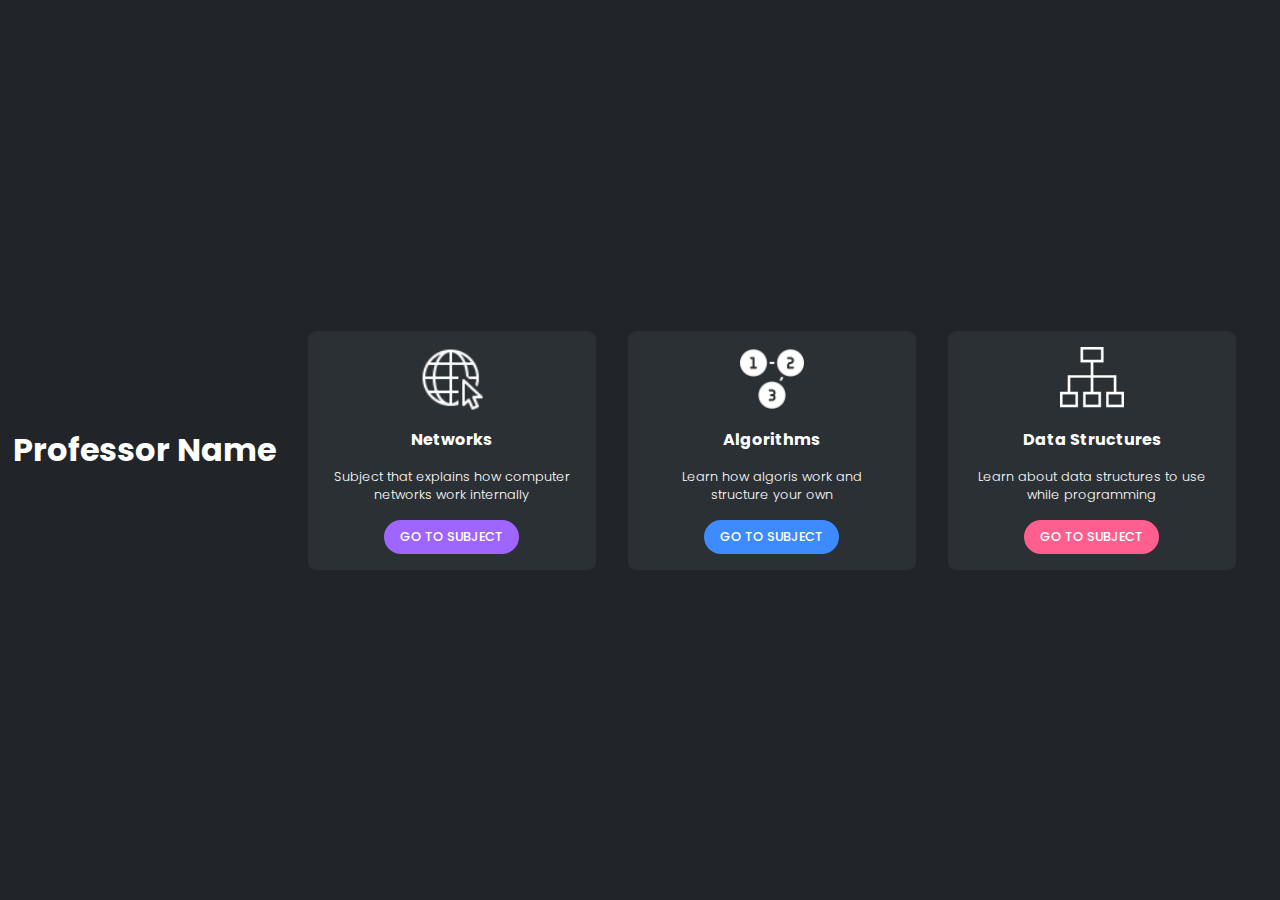
==== index.html @ 7b29f45e "first commit - adding cards" ====
<!DOCTYPE html>
<html lang="pt-br">
<head>
    <meta charset="UTF-8">
    <meta http-equiv="X-UA-Compatible" content="IE=edge">
    <meta name="viewport" content="width=device-width, initial-scale=1.0">
    <title>Canvas Bom</title>
    <link rel="preconnect" href="https://fonts.gstatic.com">
    <link href="https://fonts.googleapis.com/css2?family=Poppins:wght@300;400;500;600&display=swap" rel="stylesheet">
    <link rel="stylesheet" href="styles/styles.css">
</head>
<body>
    <div class="title">
        <h1 id="professorName">
            Professor Name
        </h1>
    </div>
    <div class="cards">
        <section class="card networks" id="section_01">
            <div class="icon">
                <img src="assets/network.png" alt="Subject 01">
            </div>
            <h3>Networks</h3>
            <span>Subject that explains how computer networks work internally</span>
            <button id="subjectBtn01">Go to Subject</button>
        </section>
        <section class="card algorithms">
            <div class="icon">
                <img src="assets/algorithm.png" alt="Subject 02">
            </div>
            <h3>Algorithms</h3>
            <span>Learn how algoris work and structure your own</span>
            <button>Go to Subject</button>
        </section>
        <section class="card dataStructures">
            <div class="icon">
                <img src="assets/data-structure.png" alt="Subject 03">
            </div>
            <h3>Data Structures</h3>
            <span>Learn about data structures to use while programming</span>
            <button>Go to Subject</button>
        </section>
    </div>
</body>
</html>
---- styles/styles.css ----
* {
  margin: 0;
  padding: 0;
  box-sizing: border-box;
  font-family: "Poppins", sans-serif;
}

body {
    background: #212529;
    height: 100vh;
    width: 100%;

    display: flex;
    justify-content: center;
    align-items: center;

    color: #434343;

    font-size: 16px;
}

div.title{
  text-align: center;
  color: #fff;
}

div.cards {
    display: flex;
    padding: 32px;
}

div.cards section.card {
    display: flex;
    flex-direction: column;
    align-items: center;
    text-align: center;
    background: #2b3035;
    padding: 1rem 1.5rem;
    border-radius: 8px;
    max-height: 468px;
    margin-left: 32px;
}

div.cards section.card:first-child {
    margin-left: 0;
}

div.cards section.card .icon {
    width: 64px;
    height: 64px;
}

div.cards section.card img {
    width: 100%;
}

div.cards section.card h3 {
    font-size: 100%;
    margin: 16px 0;
    color: #fff;
}

div.cards section.card span {
    font-weight: 300;
    max-width: 240px;
    font-size: 80%;
    margin-bottom: 16px;
    color: #fff;
}

div.cards section.card button {
    padding: 0.5rem 1rem;
    text-transform: uppercase;
    border-radius: 32px;
    border: 0;
    cursor: pointer;
    font-size: 80%;
    font-weight: 500;
    color: #fff;
    margin-bottom: 16px 0;
}

div.cards section.card.networks button {
    background: #9f66ff;
}
div.cards section.card.algorithms button {
    background: #3e8aff;
}
div.cards section.card.dataStructures button {
    background: #fe5f8f;
}

@media screen and (max-width: 720px) {
    div.cards {
        flex-direction: column;
    }

    div.cards section.card {
        margin-left: 0;
        margin-bottom: 32px;
    }

    div.cards section.card:last-child {
        margin-bottom: 0;
    }

    div.cards section.card button {
        font-size: 70%;
    }
}
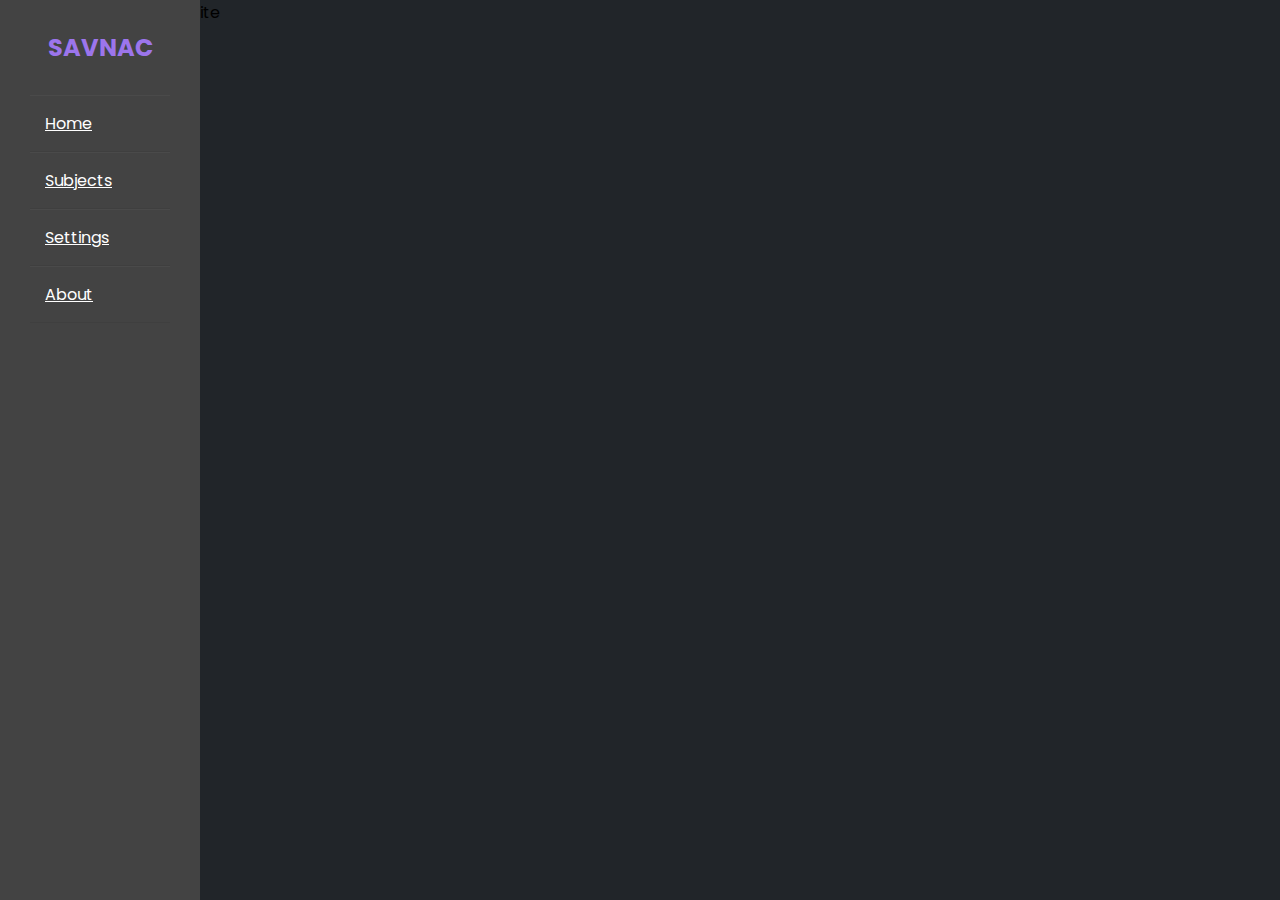
==== commit 7fd65a3d: "add sidebar/refator" ====
--- a/index.html
+++ b/index.html
@@ -10,36 +10,23 @@
     <link rel="stylesheet" href="styles/styles.css">
 </head>
 <body>
-    <div class="title">
-        <h1 id="professorName">
-            Professor Name
-        </h1>
-    </div>
-    <div class="cards">
-        <section class="card networks" id="section_01">
-            <div class="icon">
-                <img src="assets/network.png" alt="Subject 01">
+    <div class="wrapper">
+        <div class="sidebar">
+            <h2>Savnac</h2>
+            <ul>
+                <li><a href="#">Home</a></li>
+                <li><a href="subjects.html">Subjects</a></li>
+                <li><a href="#">Settings</a></li>
+                <li><a href="#">About</a></li>
+            </ul>
+        </div>
+
+        <div class="sidebar_content">
+            <div class="header">Professor Management Site</div>
+            <div class="info">
+                <div>lorem</div>    
             </div>
-            <h3>Networks</h3>
-            <span>Subject that explains how computer networks work internally</span>
-            <button id="subjectBtn01">Go to Subject</button>
-        </section>
-        <section class="card algorithms">
-            <div class="icon">
-                <img src="assets/algorithm.png" alt="Subject 02">
-            </div>
-            <h3>Algorithms</h3>
-            <span>Learn how algoris work and structure your own</span>
-            <button>Go to Subject</button>
-        </section>
-        <section class="card dataStructures">
-            <div class="icon">
-                <img src="assets/data-structure.png" alt="Subject 03">
-            </div>
-            <h3>Data Structures</h3>
-            <span>Learn about data structures to use while programming</span>
-            <button>Go to Subject</button>
-        </section>
+        </div>
     </div>
 </body>
 </html>--- a/styles/styles.css
+++ b/styles/styles.css
@@ -5,106 +5,42 @@
   font-family: "Poppins", sans-serif;
 }
 
-body {
-    background: #212529;
-    height: 100vh;
-    width: 100%;
-
-    display: flex;
-    justify-content: center;
-    align-items: center;
-
-    color: #434343;
-
-    font-size: 16px;
+body{
+    background-color: #212529;  
 }
 
-div.title{
-  text-align: center;
-  color: #fff;
+.wrapper {
+    display: flex;
+    position: relative;
 }
 
-div.cards {
-    display: flex;
-    padding: 32px;
+.wrapper .sidebar{
+    position: fixed;
+    width: 200px;
+    height: 100%;
+    background-color: #434343;
+    padding: 30px;
 }
 
-div.cards section.card {
-    display: flex;
-    flex-direction: column;
-    align-items: center;
+.wrapper .sidebar h2{
+    color: #9c75ec;
+    text-transform: uppercase;
     text-align: center;
-    background: #2b3035;
-    padding: 1rem 1.5rem;
-    border-radius: 8px;
-    max-height: 468px;
-    margin-left: 32px;
+    margin-bottom: 30px;    
 }
 
-div.cards section.card:first-child {
-    margin-left: 0;
+.wrapper .sidebar ul{
+    list-style-type: none;
 }
 
-div.cards section.card .icon {
-    width: 64px;
-    height: 64px;
+.wrapper .sidebar ul li{
+    padding: 15px;
+    border-bottom: 1px solid rgba(0,0,0,0.05);
+    border-top: 1px solid rgba(225,225,225,0.05);
 }
 
-div.cards section.card img {
-    width: 100%;
+.wrapper .sidebar ul li a{
+    color: #fff;
+    display: block;
 }
 
-div.cards section.card h3 {
-    font-size: 100%;
-    margin: 16px 0;
-    color: #fff;
-}
-
-div.cards section.card span {
-    font-weight: 300;
-    max-width: 240px;
-    font-size: 80%;
-    margin-bottom: 16px;
-    color: #fff;
-}
-
-div.cards section.card button {
-    padding: 0.5rem 1rem;
-    text-transform: uppercase;
-    border-radius: 32px;
-    border: 0;
-    cursor: pointer;
-    font-size: 80%;
-    font-weight: 500;
-    color: #fff;
-    margin-bottom: 16px 0;
-}
-
-div.cards section.card.networks button {
-    background: #9f66ff;
-}
-div.cards section.card.algorithms button {
-    background: #3e8aff;
-}
-div.cards section.card.dataStructures button {
-    background: #fe5f8f;
-}
-
-@media screen and (max-width: 720px) {
-    div.cards {
-        flex-direction: column;
-    }
-
-    div.cards section.card {
-        margin-left: 0;
-        margin-bottom: 32px;
-    }
-
-    div.cards section.card:last-child {
-        margin-bottom: 0;
-    }
-
-    div.cards section.card button {
-        font-size: 70%;
-    }
-}